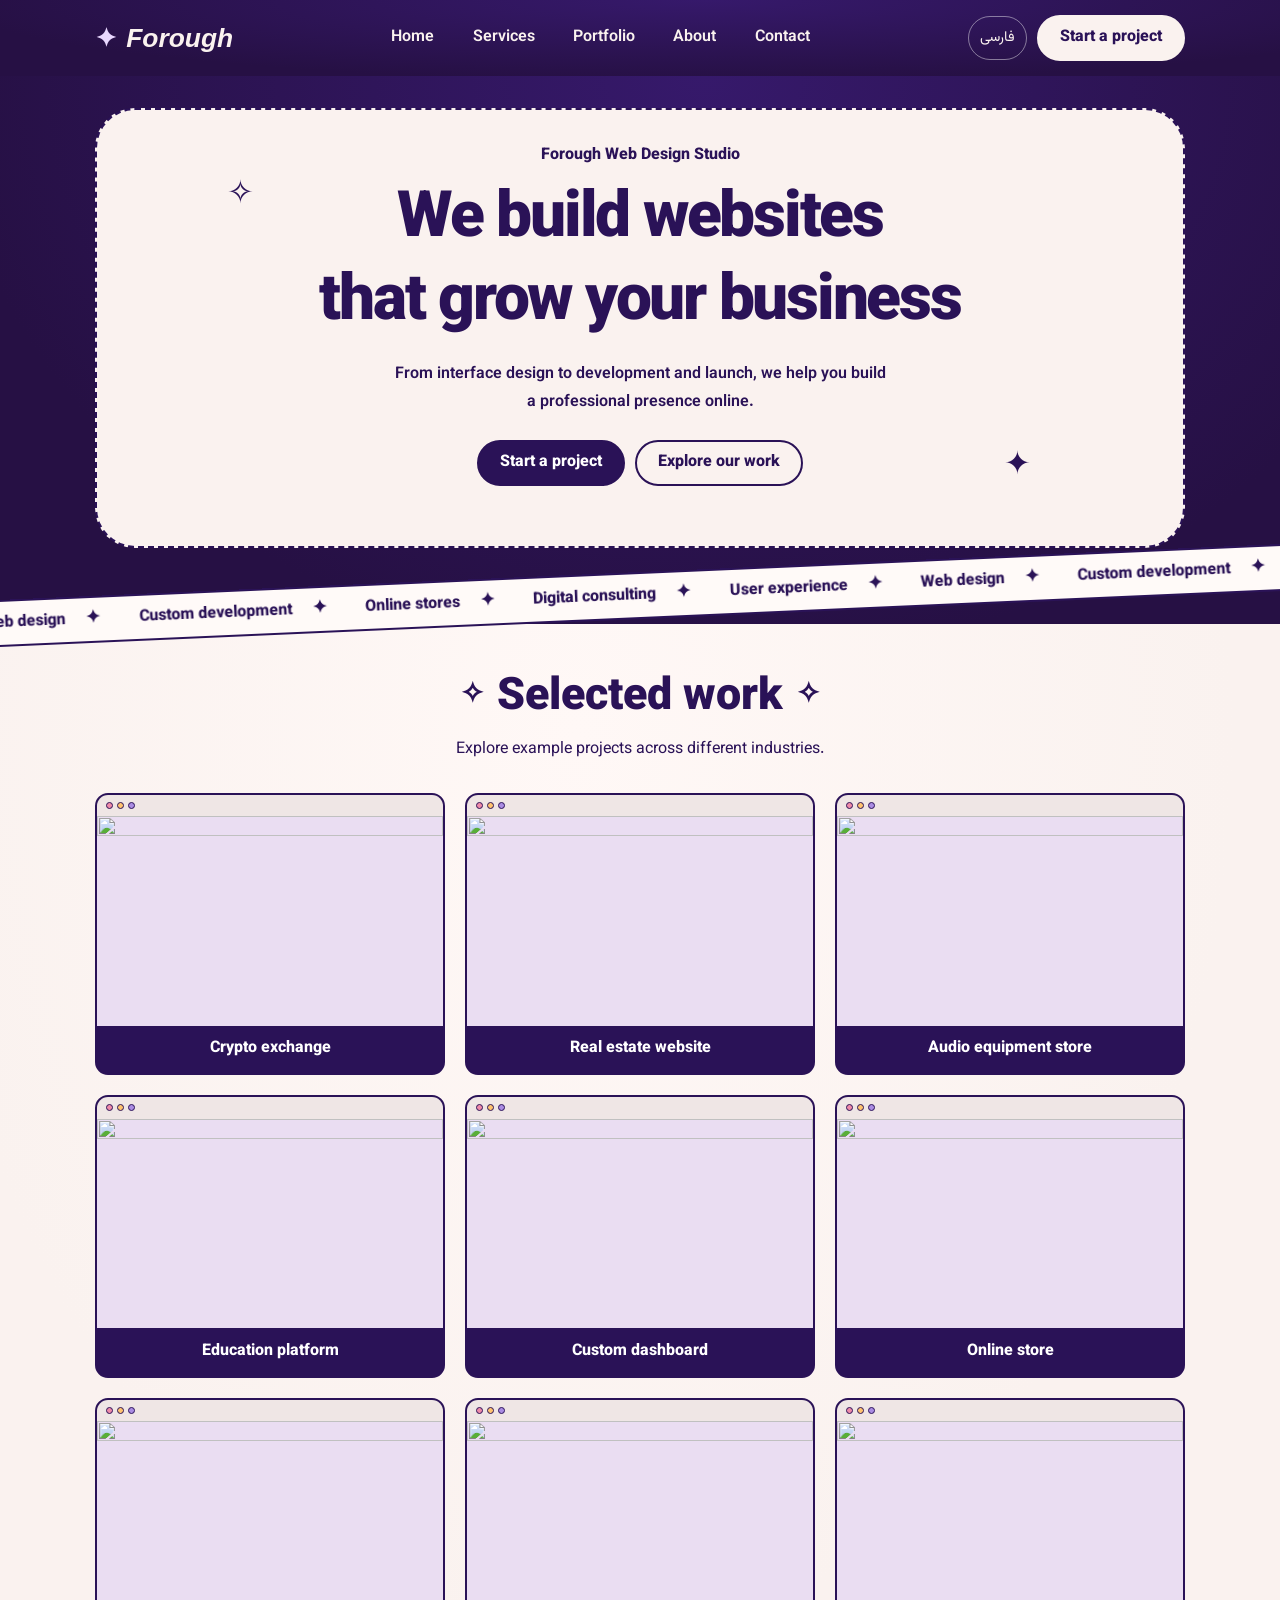
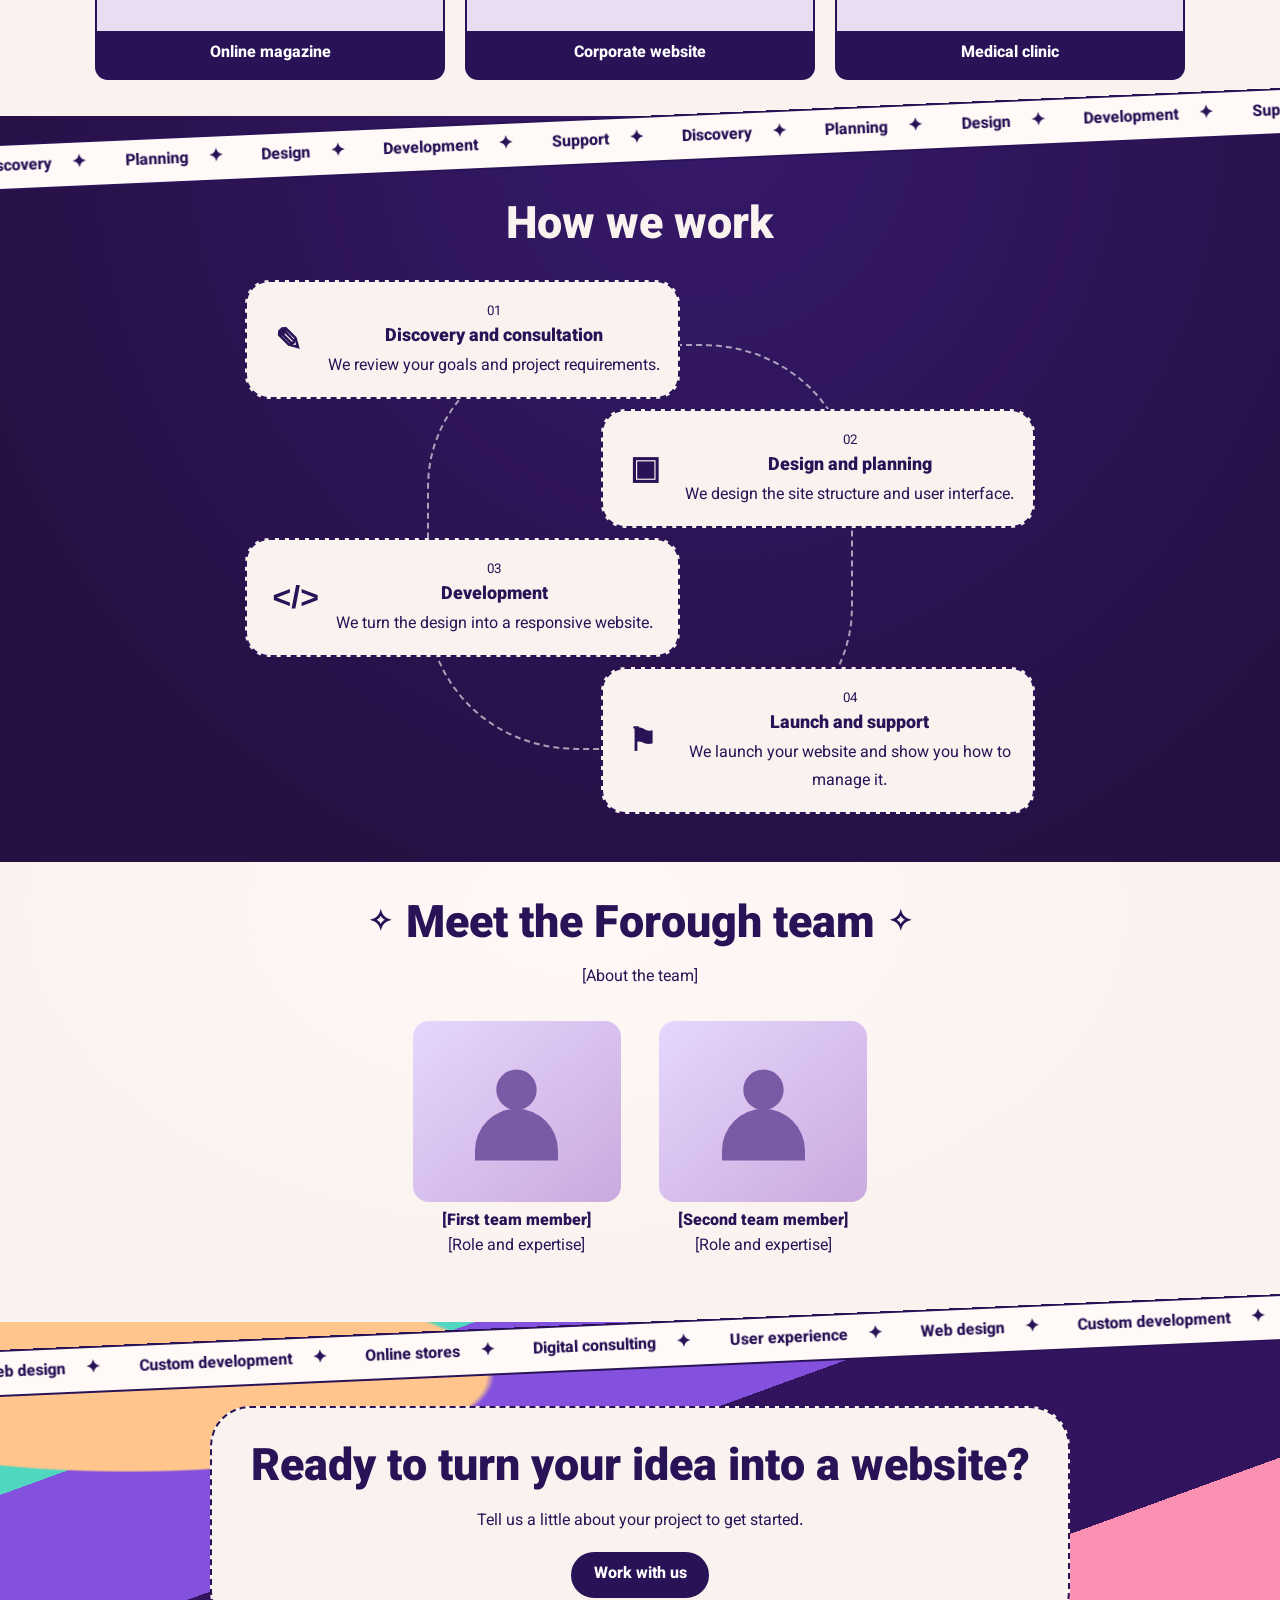
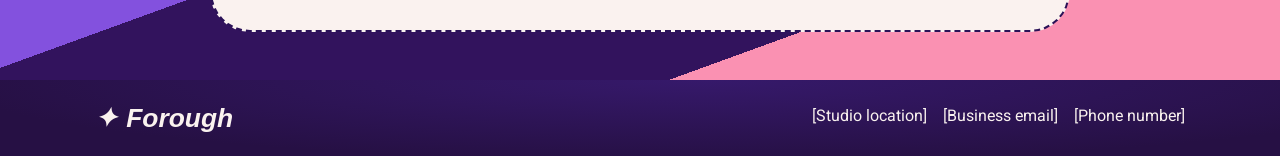
==== english.html @ 9c7be849 "Add bilingual Forough website" ====
<!doctype html>
<html lang="en" dir="ltr">
<head>
  <meta charset="utf-8">
  <meta name="viewport" content="width=device-width, initial-scale=1">
  <meta name="description" content="Forough web design studio, portfolio and project inquiries">
  <title>Forough | Web Design Studio</title>
  <link rel="stylesheet" href="style.css">
  <script src="content.js" defer></script>
  <script src="main.js" defer></script>
</head>
<body>
  <header class="header" id="home">
    <div class="wrap nav">
      <a class="brand" href="#home"><span aria-hidden="true">✦</span> <b data-brand>Forough</b></a>
      <nav aria-label="Main navigation"><a href="#home">Home</a><a href="#services">Services</a><a href="#work">Portfolio</a><a href="#team">About</a><a href="#contact">Contact</a></nav>
      <div class="nav-actions"><a class="language" href="index.html" lang="fa" hreflang="fa">فارسی</a><a class="button light" href="#contact">Start a project</a></div>
    </div>
  </header>
  <main>
    <section class="hero">
      <div class="hero-frame wrap">
        <div class="paper hero-paper">
          <p class="eyebrow" id="tagline">Forough Web Design Studio</p>
          <h1>We build websites<br>that grow your business</h1>
          <p class="hero-description" id="intro">From interface design to development and launch, we help you build a professional presence online.</p>
          <div class="actions"><a class="button" href="#contact">Start a project</a><a class="button outline" href="#work">Explore our work</a></div>
          <span class="spark one" aria-hidden="true">✧</span><span class="spark two" aria-hidden="true">✦</span>
          <img class="hero-art person" src="assets/art-9.png" alt="">
          <img class="hero-art plant" src="assets/art-10.png" alt="">
        </div>
      </div>
      <div id="services" class="ribbon" data-ribbon="services"></div>
    </section>
    <section class="work" id="work">
      <div class="wrap">
        <h2 class="accent">Selected work</h2>
        <p class="section-copy">Explore example projects across different industries.</p>
        <div class="projects" id="projects"></div>
      </div>
      <img class="landscape" src="assets/art-11.jpg" alt="" loading="lazy">
    </section>
    <section class="process" id="process">
      <div class="ribbon reverse" data-ribbon="steps"></div>
      <div class="wrap">
        <h2>How we work</h2>
        <ol class="steps">
          <li class="paper"><span aria-hidden="true">✎</span><div><small>01</small><h3>Discovery and consultation</h3><p>We review your goals and project requirements.</p></div></li>
          <li class="paper"><span aria-hidden="true">▣</span><div><small>02</small><h3>Design and planning</h3><p>We design the site structure and user interface.</p></div></li>
          <li class="paper"><span aria-hidden="true">&lt;/&gt;</span><div><small>03</small><h3>Development</h3><p>We turn the design into a responsive website.</p></div></li>
          <li class="paper"><span aria-hidden="true">⚑</span><div><small>04</small><h3>Launch and support</h3><p>We launch your website and show you how to manage it.</p></div></li>
        </ol>
      </div>
    </section>
    <section class="team" id="team">
      <div class="wrap">
        <h2 class="accent">Meet the Forough team</h2>
        <p class="section-copy" id="about">[About the team]</p>
        <div class="team-scene"><img class="cubes" src="assets/art-13.png" alt="" loading="lazy"><div id="people" class="people"></div><img class="cubes" src="assets/art-12.png" alt="" loading="lazy"></div>
      </div>
    </section>
    <section class="contact" id="contact">
      <div class="ribbon" data-ribbon="services"></div>
      <div class="paper contact-paper wrap">
        <h2>Ready to turn your idea into a website?</h2>
        <p>Tell us a little about your project to get started.</p>
        <button class="button" id="start" type="button">Work with us</button>
      </div>
    </section>
  </main>
  <footer>
    <div class="wrap footer"><a class="brand" href="#home">✦ <b data-brand>Forough</b></a><div id="details"></div></div>
  </footer>
  <dialog id="project-dialog" aria-labelledby="project-title"><button class="close" type="button" aria-label="Close">×</button><img id="project-image" alt=""><h2 id="project-title"></h2><p id="project-description"></p><a class="button" id="project-link" hidden>Visit project</a></dialog>
  <dialog id="contact-dialog" aria-labelledby="contact-title">
    <button class="close" type="button" aria-label="Close">×</button>
    <h2 id="contact-title">Project inquiry</h2>
    <p id="contact-help"></p>
    <form id="inquiry">
      <label>Your name<input name="name" autocomplete="name" required></label>
      <label>Email or phone number<input name="reply" required></label>
      <label>Project details<textarea name="message" rows="4" required></textarea></label>
      <button class="button" type="submit" id="submit-inquiry">Prepare inquiry</button>
      <textarea id="draft" aria-label="Inquiry draft" rows="6" readonly hidden></textarea>
      <p id="form-status" role="status"></p>
    </form>
  </dialog>
</body>
</html>
---- style.css ----
@import url('https://fonts.googleapis.com/css2?family=Vazirmatn:wght@400;500;600;700;800;900&display=swap');

:root{--ink:#2a1257;--deep:#261044;--paper:#faf2ef;--lavender:#e8d8fe;--pink:#fa91b2;--width:1090px}
*{box-sizing:border-box}
html{scroll-behavior:smooth}
body{margin:0;background:var(--paper);color:var(--ink);font:400 1rem/1.75 Vazirmatn,Tahoma,sans-serif}
main{overflow:hidden}
img{display:block;max-width:100%}
a{color:inherit;text-decoration:none}
button,input,textarea{font:inherit}
button{cursor:pointer}
[hidden]{display:none!important}
:focus-visible{outline:3px solid #a478fc;outline-offset:5px}
h1,h2,h3,p{margin:0}
h1,h2,h3{line-height:1.3;font-weight:900}
h1{font-size:clamp(2rem,5vw,4.5rem);letter-spacing:-.035em}
h2{font-size:clamp(1.7rem,3.5vw,2.8rem)}
.wrap{width:min(var(--width),calc(100% - 3rem));margin-inline:auto}
.header,.hero,.process,footer{background:radial-gradient(ellipse at 55% 0,#36196b,var(--deep) 76%);color:var(--paper)}
.nav{display:flex;align-items:center;justify-content:space-between;gap:1rem;min-height:76px}
.nav nav{display:flex;gap:clamp(.65rem,3vw,2.5rem);font-weight:600}
.nav nav a:hover{color:var(--pink)}
.nav-actions{display:flex;align-items:center;gap:.65rem;flex-wrap:wrap}
.language{display:inline-flex;align-items:center;min-height:44px;padding-inline:.7rem;border:1px solid #ffffff70;border-radius:999px;font-size:.9rem}
.language:hover{background:#ffffff20}
.brand{direction:ltr;font:italic 800 1.65rem/1 Arial,sans-serif;display:inline-flex;align-items:center;gap:.35em}
.brand b:lang(fa){font-family:Vazirmatn,Tahoma,sans-serif;font-style:normal}
.brand span{font-style:normal;color:#e9d8ff}
.button{display:inline-flex;align-items:center;justify-content:center;min-height:44px;padding:.45em 1.3em;border:2px solid var(--ink);border-radius:999px;background:var(--ink);color:white;font-weight:800;transition:transform .2s,background .2s}
.button:hover{transform:translateY(-3px);background:#4d2689}
.button.light,.button.outline{background:var(--paper);color:var(--ink)}
.button.light{border-color:var(--paper)}
.button.outline:hover,.button.light:hover{background:var(--lavender)}
.hero{position:relative;padding:2rem 0 4.75rem}
.hero-frame{position:relative}
.paper{background:var(--paper);color:var(--ink);border:2px dashed var(--ink);border-radius:2.5rem}
.hero-paper{position:relative;text-align:center;padding:2rem clamp(8rem,16vw,13rem) 3.75rem;animation:arrive .65s ease-out both}
.eyebrow{font-weight:800;margin-bottom:.55rem}
.hero-description{max-width:31rem;margin:1rem auto 0;font-weight:600}
.actions{display:flex;justify-content:center;gap:.65rem;margin-top:1.4rem;flex-wrap:wrap}
.hero-art{position:absolute;pointer-events:none;animation:float 5s ease-in-out infinite}
.person{left:-4.5%;bottom:-12%;width:24%}
.plant{right:2.5%;bottom:-5%;width:12%;animation-delay:-2s}
.spark{position:absolute;font-size:2rem;animation:float 4s ease-in-out infinite}
.spark.one{left:12%;top:13%}.spark.two{right:14%;bottom:12%;animation-delay:-2s}
.ribbon{position:relative;z-index:2;margin-inline:-3%;overflow:hidden;direction:ltr;transform:rotate(-2.5deg);background:#fffaf8;color:var(--ink);border-block:2px solid var(--ink);font-weight:800;scroll-margin-top:40px}
.hero .ribbon{position:absolute;inset-inline:0;bottom:.3rem}
.belt{width:max-content;display:flex;direction:ltr;animation:marquee 34s linear infinite}
.reverse .belt{animation-direction:reverse;animation-duration:30s}
.belt-group{display:flex;align-items:center;flex:none;direction:rtl;white-space:nowrap}
.belt-group span{padding:.48em 1.2em;display:flex;gap:1.25rem;align-items:center;font-size:clamp(1rem,1.15vw,1.15rem)}
.belt-group b{font-size:1.15em;line-height:1}
html:lang(en) .belt-group{direction:ltr}
.ribbon:hover .belt{animation-play-state:paused}
.work,.team{text-align:center;background:radial-gradient(ellipse at 45% 10%,#fff8f6,var(--paper) 66%)}
.work{padding-top:2.8rem}
.section-copy{margin:.55rem auto 1.8rem;max-width:40rem}
.accent::before,.accent::after{content:"✧";display:inline-block;margin-inline:.45em;font-size:.65em;vertical-align:middle}
.projects{display:grid;grid-template-columns:repeat(3,minmax(0,1fr));gap:1.25rem}
.project{overflow:hidden;padding:0;width:100%;border:2px solid var(--ink);border-radius:13px;background:var(--ink);color:white;font-weight:800;transition:transform .25s,box-shadow .25s}
.project:hover{transform:translateY(-6px);box-shadow:0 12px 18px #30105530}
.browser{height:1.35rem;background:#efe6e5;direction:ltr;display:flex;align-items:center;gap:4px;padding-inline:9px}
.browser i{width:7px;height:7px;border-radius:50%;background:#ef8aa9;border:1px solid var(--ink)}
.browser i:nth-child(2){background:#ffc36f}.browser i:nth-child(3){background:#aa8ce3}
.project img{width:100%;aspect-ratio:1.65;object-fit:cover;object-position:center 38%;background:#eaddf2}
.project span:last-child{display:block;padding:.6em .35em}
.landscape{width:100%;margin:2.25rem auto 0;max-height:300px;object-fit:fill}
.process{padding:0 0 3rem;text-align:center}
.process h2{margin:2.15rem auto 1.5rem}
.steps{max-width:790px;margin:auto;list-style:none;padding:0;position:relative}
.steps::before{content:"";position:absolute;inset:12% 23%;border:2px dashed #fff9;border-radius:35%}
.steps li{position:relative;width:55%;padding:1rem;display:flex;align-items:center;justify-content:center;gap:1rem;border-radius:1.5rem;transition:transform .25s}
.steps li:hover{transform:scale(1.04)}
.steps li:nth-child(odd){margin-right:auto}
.steps li:nth-child(even){margin-left:auto}
.steps li + li{margin-top:.6rem}
.steps span{font:800 2rem Arial,sans-serif;min-width:3rem}
.steps h3{font-size:1.12rem}.steps p{margin-top:.25rem}
.team{padding:2.2rem 0 3.8rem}
.team-scene,.people{display:flex;align-items:end;justify-content:center;gap:clamp(.7rem,3vw,2.6rem)}
.people{flex-wrap:wrap;min-width:0}
.cubes{width:16%}
.person-card{width:clamp(8rem,19vw,13rem)}
.portrait{width:100%;aspect-ratio:1.15;object-fit:cover;border-radius:1rem;background:linear-gradient(140deg,#e6d7fd,#c9aadf);display:grid;place-items:center}
.portrait svg{width:62%;height:62%;fill:#795aa5}
.person-card h3{margin-top:.65rem;font-size:1rem}
.contact{background:radial-gradient(ellipse at 10% 15%,#ffc58c 0 22%,transparent 22.5%),linear-gradient(160deg,#51d6bf 0 21%,#8351de 21% 42%,#32135d 42% 73%,#fa91b2 73%);padding-bottom:3rem;text-align:center}
.contact-paper{max-width:860px;padding:2rem 1.4rem;margin-top:2.3rem}
.contact-paper p{margin:.6rem 0 1rem}
footer{padding:1.5rem 0}
.footer,.footer #details{display:flex;align-items:center;justify-content:space-between;gap:1rem;flex-wrap:wrap}
dialog{width:min(34rem,calc(100% - 2rem));max-height:90vh;border:2px solid var(--ink);border-radius:1.5rem;padding:2.5rem 1.4rem 1.4rem;background:var(--paper);color:var(--ink)}
dialog::backdrop{background:#210d47b8}
.close{position:absolute;top:.35rem;left:.65rem;border:0;background:none;color:var(--ink);font-size:1.8rem;line-height:1}
#project-image{width:100%;max-height:52vh;object-fit:contain;border-radius:.6rem;margin-bottom:1rem}
dialog p{margin:.55rem 0}
form,form label{display:grid;gap:.4rem}
form{gap:.8rem;margin-top:.8rem}
input,textarea{min-width:0;padding:.55rem .7rem;border:1px solid #907bb0;border-radius:.6rem;background:#fff;color:var(--ink)}
@keyframes marquee{to{transform:translateX(-50%)}}
@keyframes float{50%{transform:translateY(-8px)}}
@keyframes arrive{from{opacity:0;transform:translateY(12px)}to{opacity:1;transform:translateY(0)}}
@media(max-width:740px){
  .nav{padding:.75rem 0;flex-wrap:wrap}
  .nav nav{order:3;width:100%;justify-content:center;flex-wrap:wrap}
  .hero{padding-top:1rem;padding-bottom:4.4rem}
  .hero-paper{padding:1.8rem .75rem clamp(5rem,14vw,7rem)}
  .hero-art{max-width:100px}.person{bottom:-5%;left:0}.plant{right:4%}
  .spark{display:none}
  .projects{grid-template-columns:repeat(2,minmax(0,1fr));gap:.85rem}
  .steps li{width:80%}
  .ribbon{transform:rotate(-1.5deg)}
  .footer,.footer #details{justify-content:center;text-align:center}
}
@media(min-width:741px) and (max-width:1000px){
  h1{font-size:clamp(2.4rem,5.25vw,3.3rem)}
  .hero-paper{padding-inline:clamp(6.8rem,15vw,9.3rem)}
}
@media(max-width:420px){
  .wrap{width:calc(100% - 1.5rem)}
  .nav nav{font-size:.88rem;gap:.65rem}
  .project span:last-child{font-size:.88rem}
  .cubes{display:none}
  .steps li{width:92%}
}
@media(max-width:360px){
  .projects{grid-template-columns:minmax(0,1fr)}
  .actions{gap:.5rem}
  .person-card{width:min(7.7rem,42vw)}
  .steps li{width:100%;gap:.5rem}
}
@media(max-width:480px){
  .nav-actions{gap:.4rem}
  .nav-actions .button{padding-inline:.75em;font-size:.9rem}
}
@media(prefers-reduced-motion:reduce){
  html{scroll-behavior:auto}
  *,*::before,*::after{animation:none!important;transition:none!important}
}
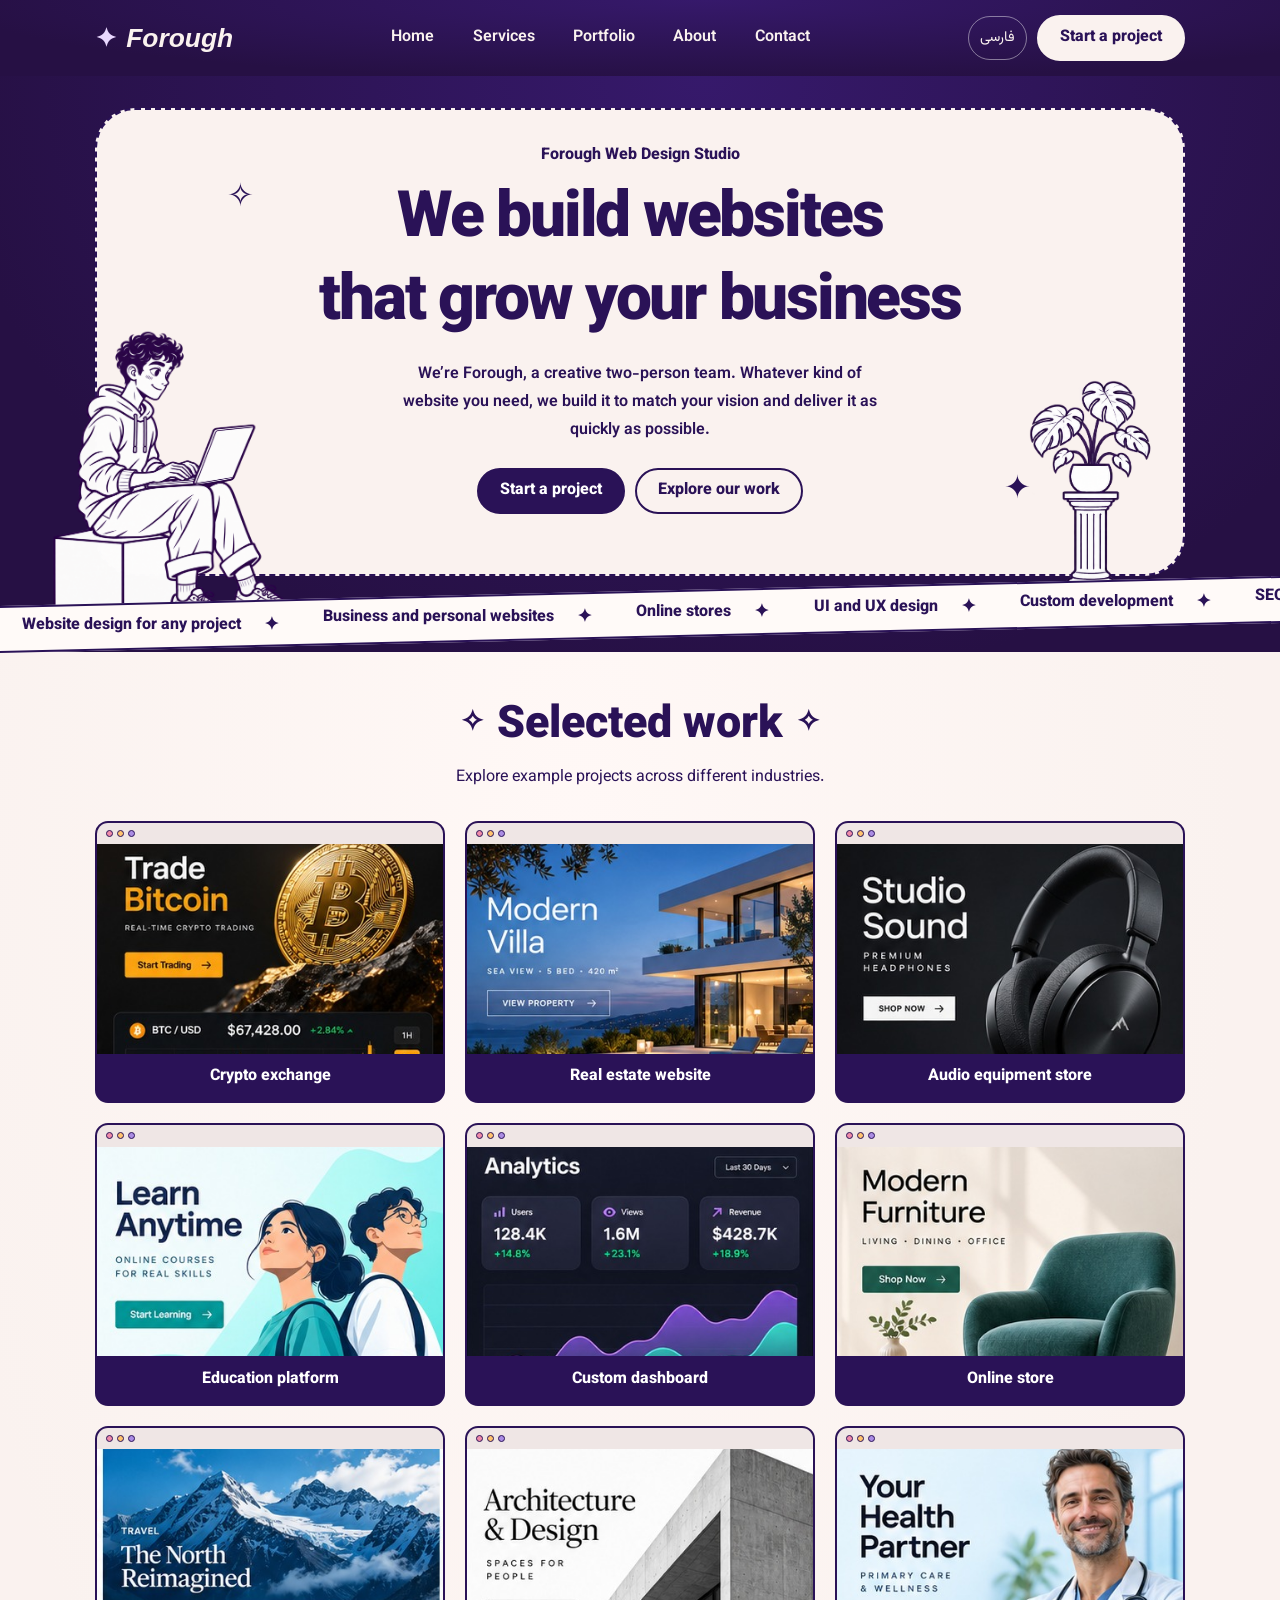
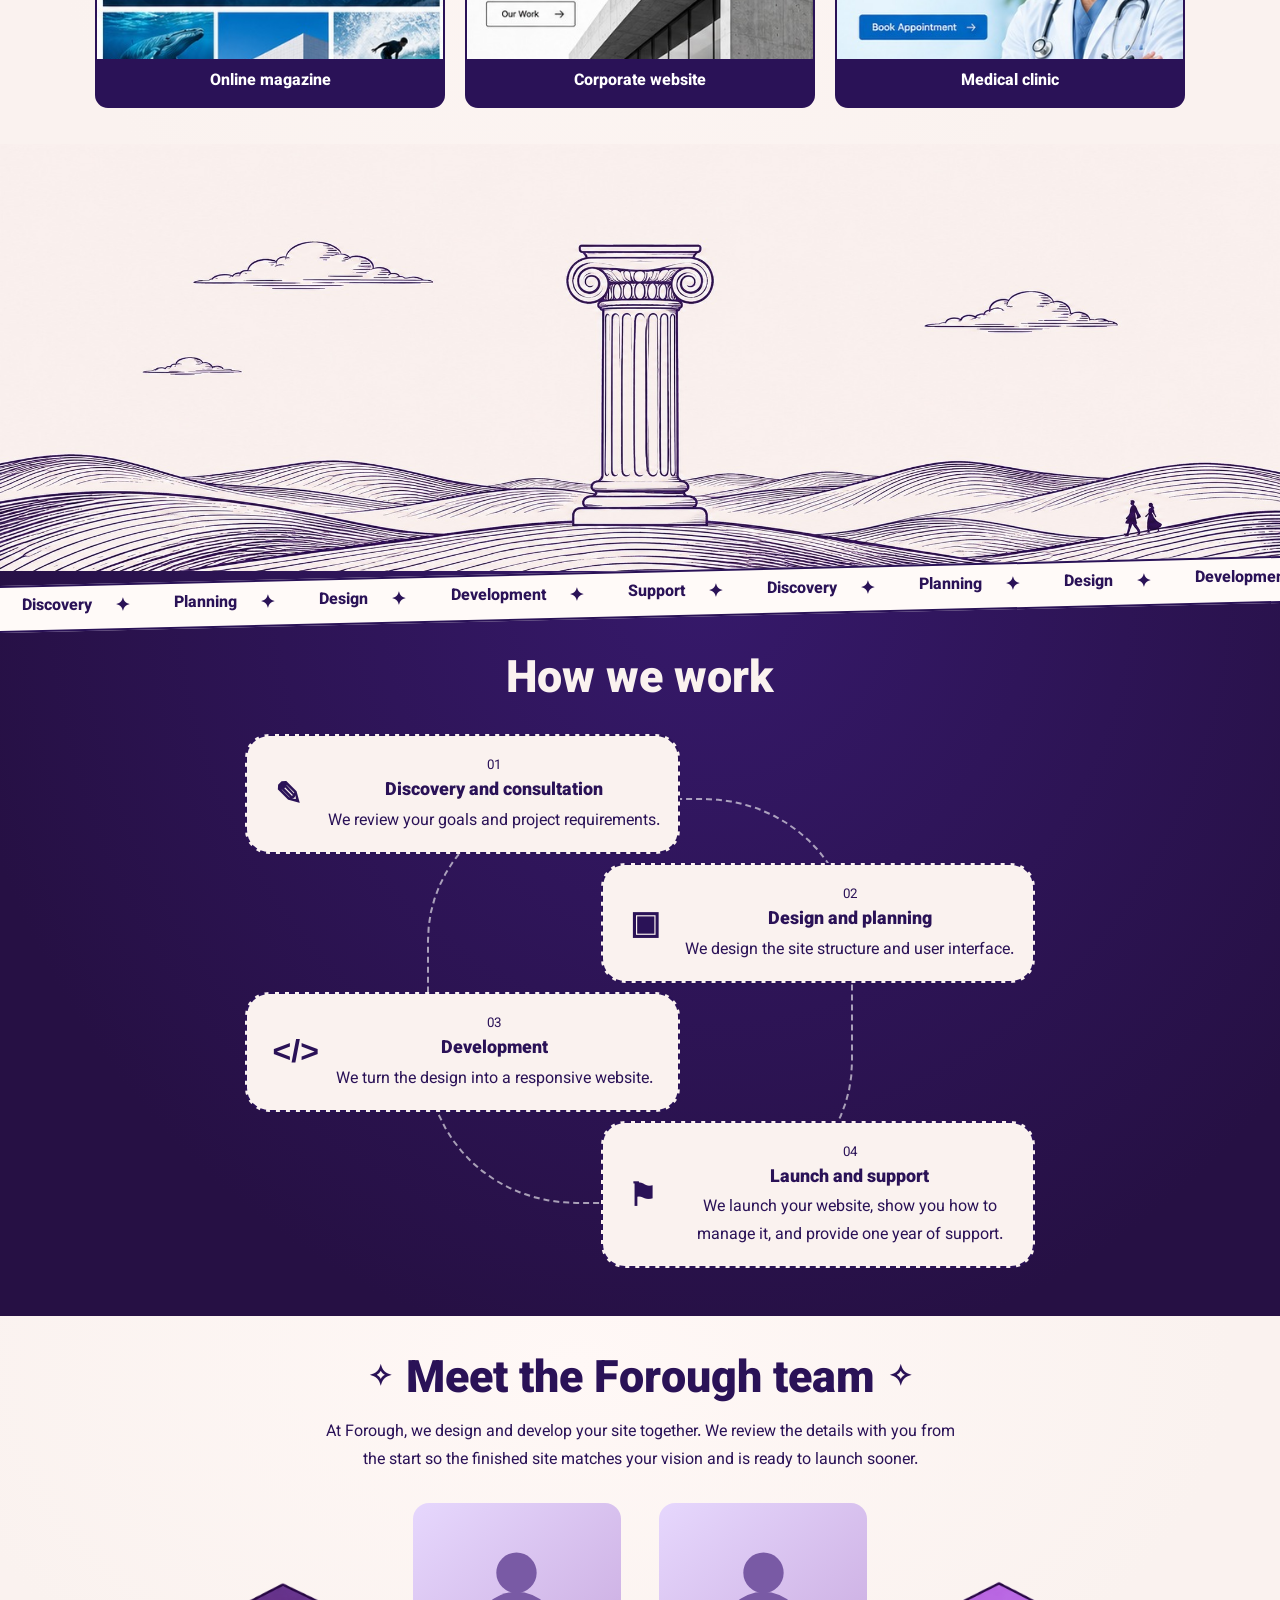
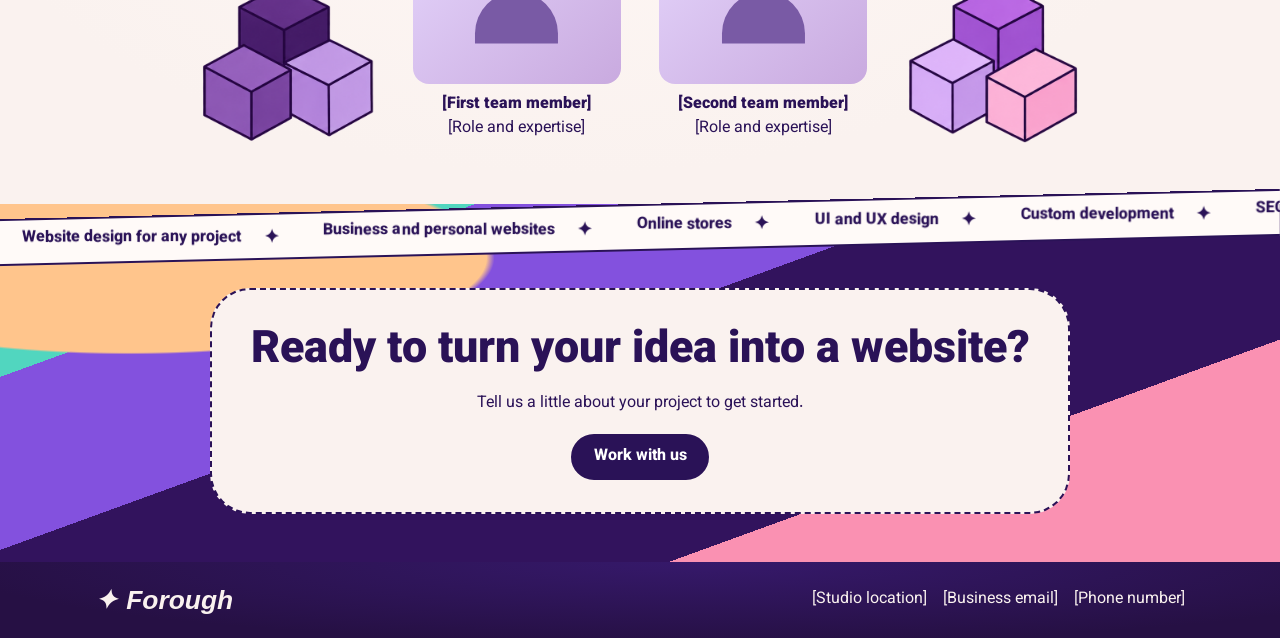
==== commit fee6a428: "Add SEO and one-year support to studio services" ====
--- a/english.html
+++ b/english.html
@@ -48,7 +48,7 @@
           <li class="paper"><span aria-hidden="true">✎</span><div><small>01</small><h3>Discovery and consultation</h3><p>We review your goals and project requirements.</p></div></li>
           <li class="paper"><span aria-hidden="true">▣</span><div><small>02</small><h3>Design and planning</h3><p>We design the site structure and user interface.</p></div></li>
           <li class="paper"><span aria-hidden="true">&lt;/&gt;</span><div><small>03</small><h3>Development</h3><p>We turn the design into a responsive website.</p></div></li>
-          <li class="paper"><span aria-hidden="true">⚑</span><div><small>04</small><h3>Launch and support</h3><p>We launch your website and show you how to manage it.</p></div></li>
+          <li class="paper"><span aria-hidden="true">⚑</span><div><small>04</small><h3>Launch and support</h3><p>We launch your website, show you how to manage it, and provide one year of support.</p></div></li>
         </ol>
       </div>
     </section>
--- a/style.css
+++ b/style.css
@@ -43,17 +43,17 @@
 .plant{right:2.5%;bottom:-5%;width:12%;animation-delay:-2s}
 .spark{position:absolute;font-size:2rem;animation:float 4s ease-in-out infinite}
 .spark.one{left:12%;top:13%}.spark.two{right:14%;bottom:12%;animation-delay:-2s}
-.ribbon{position:relative;z-index:2;margin-inline:-3%;overflow:hidden;direction:ltr;transform:rotate(-2.5deg);background:#fffaf8;color:var(--ink);border-block:2px solid var(--ink);font-weight:800;scroll-margin-top:40px}
-.hero .ribbon{position:absolute;inset-inline:0;bottom:.3rem}
+.ribbon{--ribbon-slope:-1.35deg;position:relative;z-index:2;overflow:hidden;direction:ltr;background:#fffaf8;color:var(--ink);border-block:2px solid var(--ink);font-weight:800;scroll-margin-top:40px;transform:skewY(var(--ribbon-slope))}
+.hero .ribbon{position:absolute;inset-inline:0;bottom:.85rem}
 .belt{width:max-content;display:flex;direction:ltr;animation:marquee 34s linear infinite}
 .reverse .belt{animation-direction:reverse;animation-duration:30s}
 .belt-group{display:flex;align-items:center;flex:none;direction:rtl;white-space:nowrap}
-.belt-group span{padding:.48em 1.2em;display:flex;gap:1.25rem;align-items:center;font-size:clamp(1rem,1.15vw,1.15rem)}
+.belt-group span{padding:.65em 1.4em;display:flex;gap:1.4em;align-items:center;font-size:clamp(1rem,1.25vw,1.2rem);line-height:1.4;transform:skewY(calc(-1 * var(--ribbon-slope)))}
 .belt-group b{font-size:1.15em;line-height:1}
 html:lang(en) .belt-group{direction:ltr}
 .ribbon:hover .belt{animation-play-state:paused}
 .work,.team{text-align:center;background:radial-gradient(ellipse at 45% 10%,#fff8f6,var(--paper) 66%)}
-.work{padding-top:2.8rem}
+.work{position:relative;padding-top:2.8rem}
 .section-copy{margin:.55rem auto 1.8rem;max-width:40rem}
 .accent::before,.accent::after{content:"✧";display:inline-block;margin-inline:.45em;font-size:.65em;vertical-align:middle}
 .projects{display:grid;grid-template-columns:repeat(3,minmax(0,1fr));gap:1.25rem}
@@ -64,7 +64,21 @@
 .browser i:nth-child(2){background:#ffc36f}.browser i:nth-child(3){background:#aa8ce3}
 .project img{width:100%;aspect-ratio:1.65;object-fit:cover;object-position:center 38%;background:#eaddf2}
 .project span:last-child{display:block;padding:.6em .35em}
-.landscape{width:100%;margin:2.25rem auto 0;max-height:300px;object-fit:fill}
+.landscape{position:relative;width:min(100%,1500px);height:auto;margin:2.25rem auto 0}
+@media(min-width:1501px){
+  .work::before{
+    content:"";
+    position:absolute;
+    inset:auto 0 0;
+    height:160px;
+    pointer-events:none;
+    background:
+      repeating-radial-gradient(ellipse at 35% 130%,transparent 0 9px,#2a1257 10px 11px,transparent 12px 16px) left bottom / 55% 78% no-repeat,
+      repeating-radial-gradient(ellipse at 65% 135%,transparent 0 8px,#2a1257 9px 10px,transparent 11px 15px) right bottom / 55% 64% no-repeat;
+    mask-image:linear-gradient(transparent 3%,#000 55%);
+  }
+  .landscape{mask-image:linear-gradient(90deg,transparent,#000 7%,#000 93%,transparent)}
+}
 .process{padding:0 0 3rem;text-align:center}
 .process h2{margin:2.15rem auto 1.5rem}
 .steps{max-width:790px;margin:auto;list-style:none;padding:0;position:relative}
@@ -109,7 +123,7 @@
   .spark{display:none}
   .projects{grid-template-columns:repeat(2,minmax(0,1fr));gap:.85rem}
   .steps li{width:80%}
-  .ribbon{transform:rotate(-1.5deg)}
+  .ribbon{--ribbon-slope:-1deg}
   .footer,.footer #details{justify-content:center;text-align:center}
 }
 @media(min-width:741px) and (max-width:1000px){
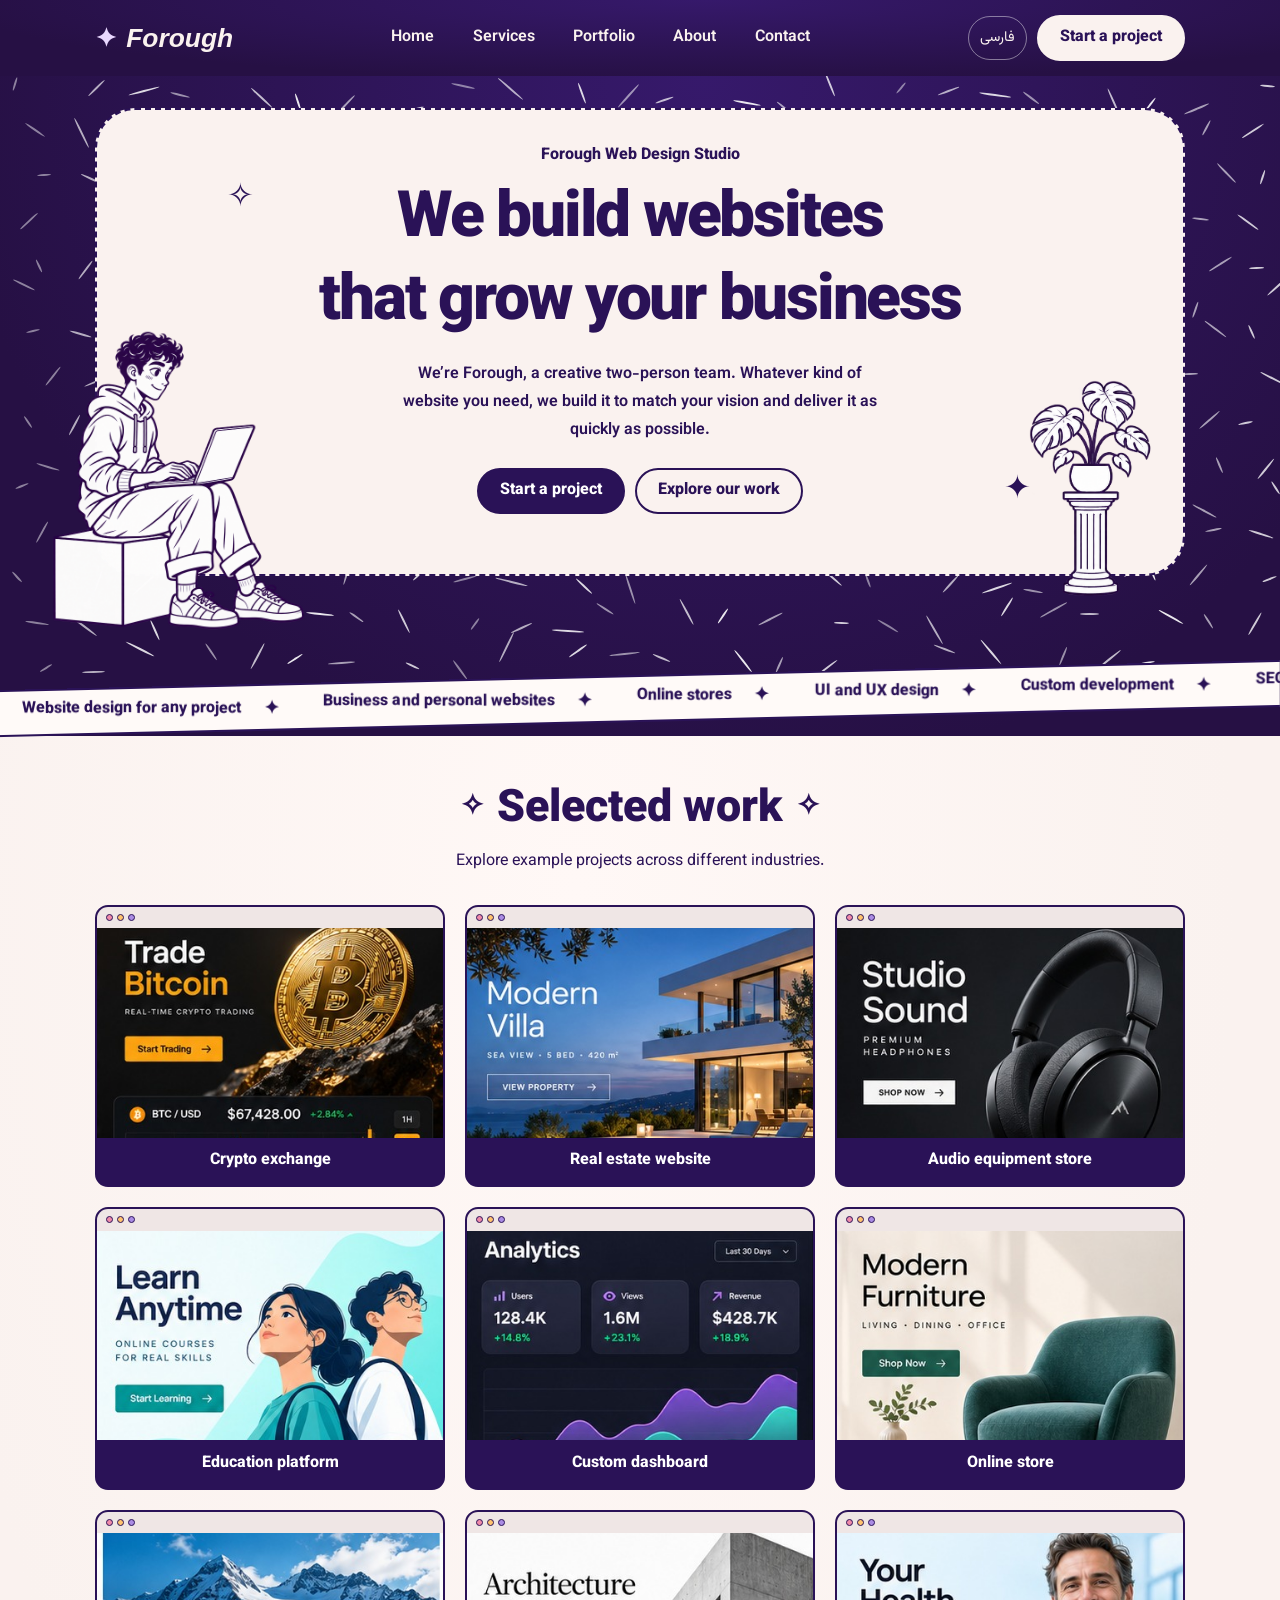
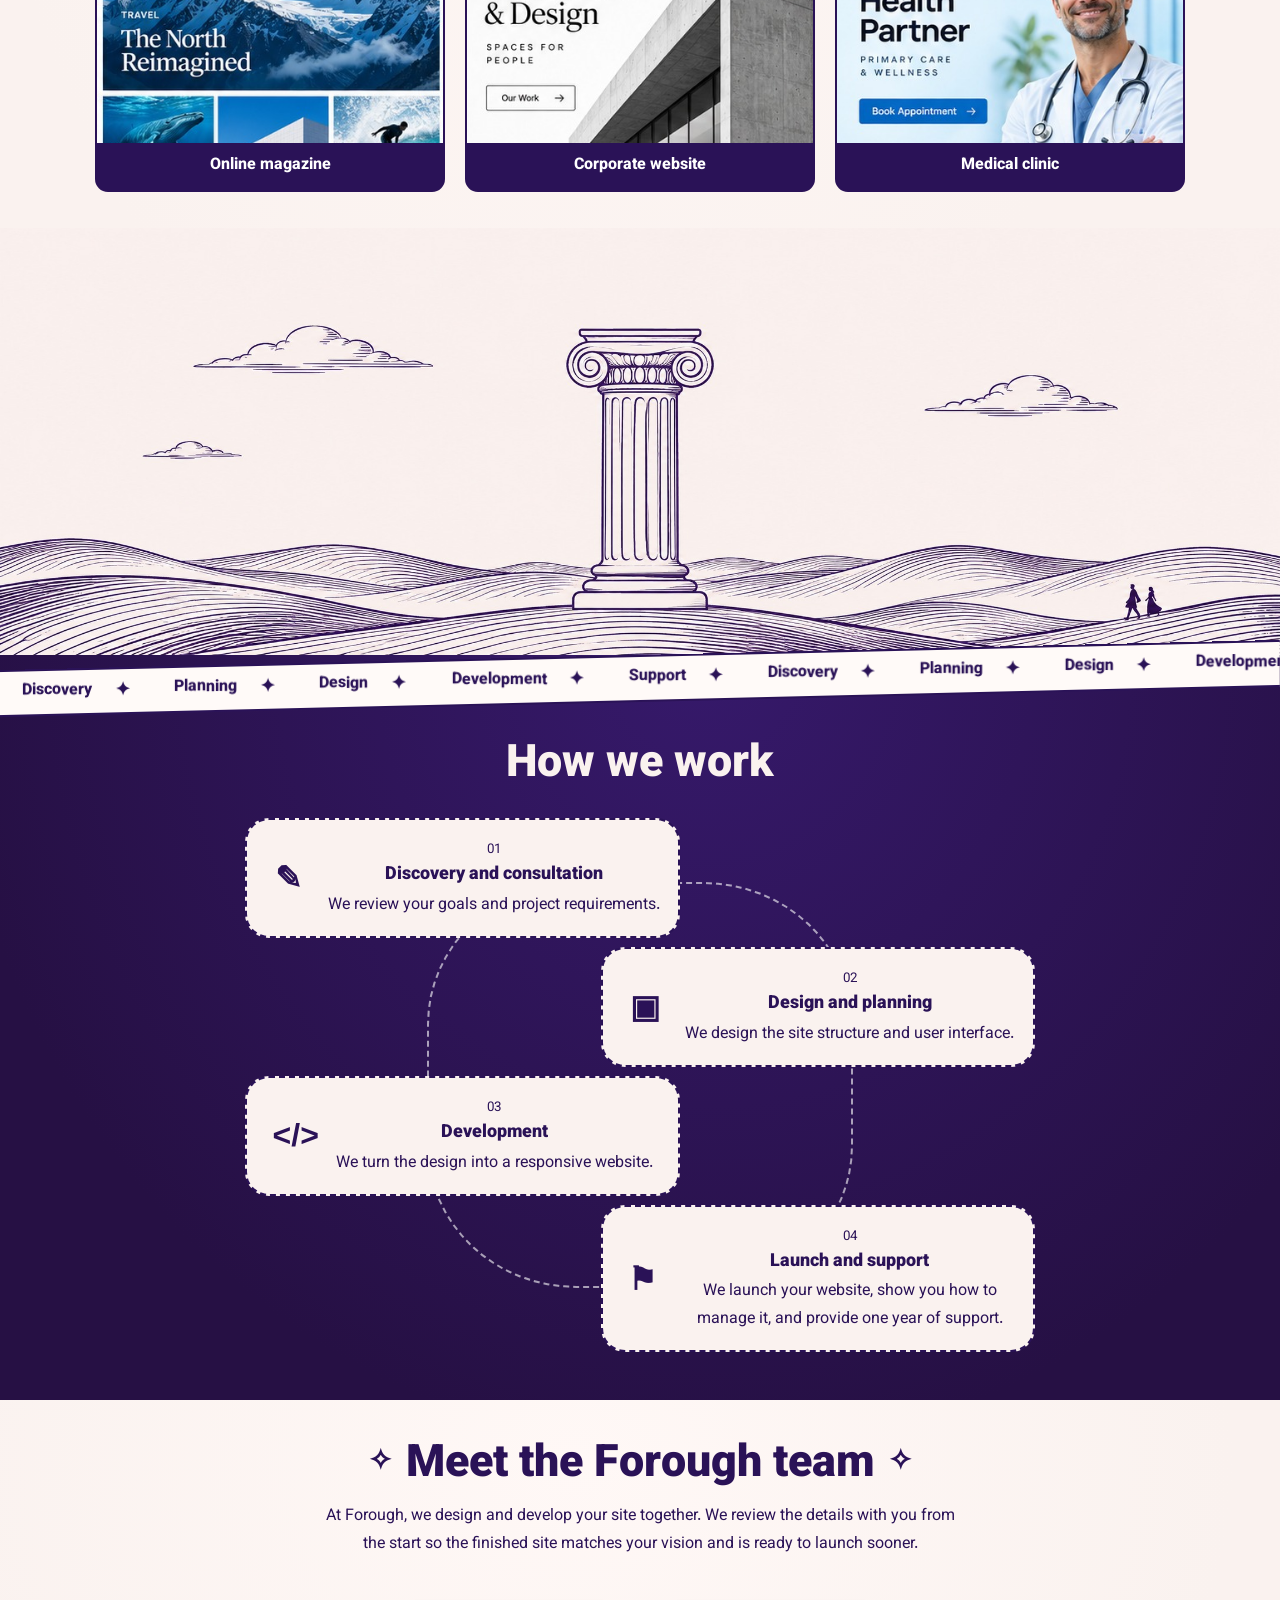
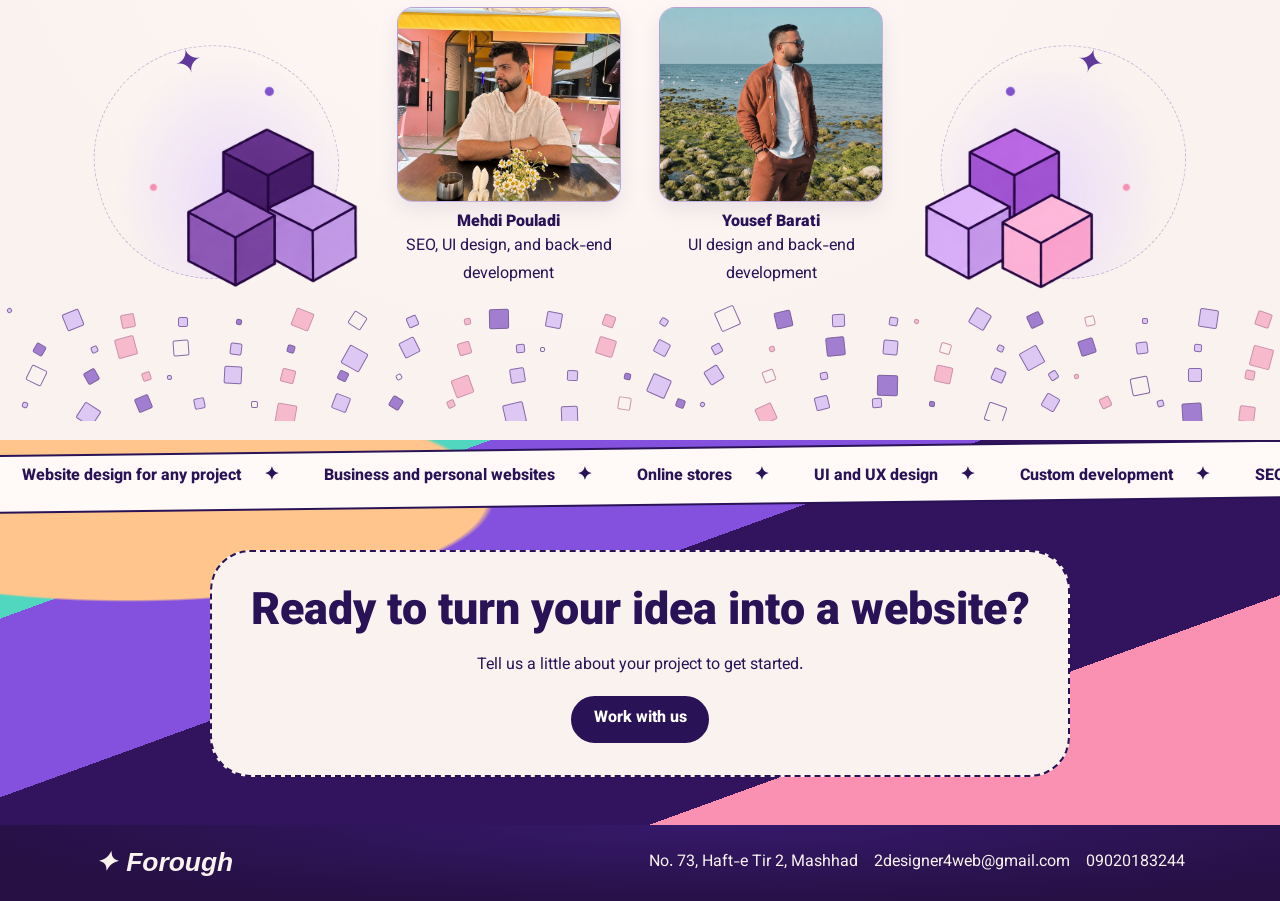
==== commit 6c4669b8: "Add protected studio administration and inquiry inbox" ====
--- a/english.html
+++ b/english.html
@@ -77,9 +77,10 @@
     <h2 id="contact-title">Project inquiry</h2>
     <p id="contact-help"></p>
     <form id="inquiry">
-      <label>Your name<input name="name" autocomplete="name" required></label>
-      <label>Email or phone number<input name="reply" required></label>
-      <label>Project details<textarea name="message" rows="4" required></textarea></label>
+      <label>Your name<input name="name" autocomplete="name" maxlength="100" required></label>
+      <label>Email or phone number<input name="reply" maxlength="180" required></label>
+      <label>Project details<textarea name="message" rows="4" maxlength="2500" required></textarea></label>
+      <label hidden>Website<input name="website" tabindex="-1" autocomplete="off"></label>
       <button class="button" type="submit" id="submit-inquiry">Prepare inquiry</button>
       <textarea id="draft" aria-label="Inquiry draft" rows="6" readonly hidden></textarea>
       <p id="form-status" role="status"></p>
--- a/style.css
+++ b/style.css
@@ -31,11 +31,21 @@
 .button.light,.button.outline{background:var(--paper);color:var(--ink)}
 .button.light{border-color:var(--paper)}
 .button.outline:hover,.button.light:hover{background:var(--lavender)}
-.hero{position:relative;padding:2rem 0 4.75rem}
-.hero-frame{position:relative}
+.hero{position:relative;padding:2rem 0 10rem}
+.hero-frame{position:relative;z-index:2}
 .paper{background:var(--paper);color:var(--ink);border:2px dashed var(--ink);border-radius:2.5rem}
 .hero-paper{position:relative;text-align:center;padding:2rem clamp(8rem,16vw,13rem) 3.75rem;animation:arrive .65s ease-out both}
 .eyebrow{font-weight:800;margin-bottom:.55rem}
+.hero-strokes{position:absolute;inset:0 0 3.55rem;overflow:hidden;pointer-events:none}
+.hero-strokes span,.team-squares span{
+  position:absolute;
+  left:var(--x);
+  top:var(--y);
+  transform:translate(var(--push-x,0px),var(--push-y,0px)) rotate(var(--tilt));
+  animation:stroke-drift var(--drift-duration) ease-in-out var(--drift-delay) infinite alternate;
+  transition:transform .25s ease-out;
+}
+.hero-strokes span{width:clamp(9px,var(--length),38px);height:2px;border-radius:100%;background:#fff;opacity:var(--stroke-opacity)}
 .hero-description{max-width:31rem;margin:1rem auto 0;font-weight:600}
 .actions{display:flex;justify-content:center;gap:.65rem;margin-top:1.4rem;flex-wrap:wrap}
 .hero-art{position:absolute;pointer-events:none;animation:float 5s ease-in-out infinite}
@@ -90,15 +100,48 @@
 .steps li + li{margin-top:.6rem}
 .steps span{font:800 2rem Arial,sans-serif;min-width:3rem}
 .steps h3{font-size:1.12rem}.steps p{margin-top:.25rem}
-.team{padding:2.2rem 0 3.8rem}
+.team{padding:2.2rem 0 1.2rem}
+.team-squares{position:relative;height:clamp(5.25rem,9vw,8rem);margin:.5rem auto 0;overflow:hidden}
+.team-squares span{
+  width:var(--size);
+  aspect-ratio:1;
+  border:1px solid #5b348d;
+  border-radius:2px;
+  background:#d3b9f7;
+  opacity:.72;
+  pointer-events:none;
+}
+.team-squares span:nth-child(3n){background:#f6a5c0;border-color:#b76f94}
+.team-squares span:nth-child(5n){background:#8052c3;border-color:#4f2b80}
+.team-squares span:nth-child(7n){background:transparent}
 .team-scene,.people{display:flex;align-items:end;justify-content:center;gap:clamp(.7rem,3vw,2.6rem)}
-.people{flex-wrap:wrap;min-width:0}
-.cubes{width:16%}
-.person-card{width:clamp(8rem,19vw,13rem)}
+.people{flex-wrap:wrap;align-items:start;min-width:0}
+.cubes{width:16%;translate:var(--cube-x,0px) var(--cube-y,0px);transition:translate .22s ease-out}
+.person-card{width:clamp(8rem,19vw,14rem)}
 .portrait{width:100%;aspect-ratio:1.15;object-fit:cover;border-radius:1rem;background:linear-gradient(140deg,#e6d7fd,#c9aadf);display:grid;place-items:center}
+.person-card img{object-position:center 35%;border:1px solid #2a12572b;box-shadow:0 8px 20px #2a125714}
 .portrait svg{width:62%;height:62%;fill:#795aa5}
 .person-card h3{margin-top:.65rem;font-size:1rem}
 .contact{background:radial-gradient(ellipse at 10% 15%,#ffc58c 0 22%,transparent 22.5%),linear-gradient(160deg,#51d6bf 0 21%,#8351de 21% 42%,#32135d 42% 73%,#fa91b2 73%);padding-bottom:3rem;text-align:center}
+.contact .ribbon{
+  --ribbon-rise:clamp(7px,1.2vw,24px);
+  padding-block:var(--ribbon-rise);
+  transform:none;
+  background:transparent;
+  border:0;
+  isolation:isolate;
+}
+.contact .ribbon::before,.contact .ribbon::after{
+  content:"";
+  position:absolute;
+  inset:0;
+  z-index:-1;
+  pointer-events:none;
+  clip-path:polygon(0 var(--ribbon-rise),100% 0,100% calc(100% - var(--ribbon-rise)),0 100%);
+  background:var(--ink);
+}
+.contact .ribbon::after{inset-block:2px;background:#fffaf8}
+.contact .belt-group span{transform:none}
 .contact-paper{max-width:860px;padding:2rem 1.4rem;margin-top:2.3rem}
 .contact-paper p{margin:.6rem 0 1rem}
 footer{padding:1.5rem 0}
@@ -113,11 +156,16 @@
 input,textarea{min-width:0;padding:.55rem .7rem;border:1px solid #907bb0;border-radius:.6rem;background:#fff;color:var(--ink)}
 @keyframes marquee{to{transform:translateX(-50%)}}
 @keyframes float{50%{transform:translateY(-8px)}}
+@keyframes stroke-drift{from{translate:-2px -2px}to{translate:2px 3px}}
 @keyframes arrive{from{opacity:0;transform:translateY(12px)}to{opacity:1;transform:translateY(0)}}
 @media(max-width:740px){
   .nav{padding:.75rem 0;flex-wrap:wrap}
   .nav nav{order:3;width:100%;justify-content:center;flex-wrap:wrap}
-  .hero{padding-top:1rem;padding-bottom:4.4rem}
+  .hero{padding-top:1rem;padding-bottom:8rem}
+  .hero-strokes{bottom:3.1rem}
+  .hero-strokes span:nth-child(even){display:none}
+  .hero-strokes span:nth-child(24n){display:block}
+  .team-squares span:nth-child(even){display:none}
   .hero-paper{padding:1.8rem .75rem clamp(5rem,14vw,7rem)}
   .hero-art{max-width:100px}.person{bottom:-5%;left:0}.plant{right:4%}
   .spark{display:none}
@@ -130,6 +178,32 @@
   h1{font-size:clamp(2.4rem,5.25vw,3.3rem)}
   .hero-paper{padding-inline:clamp(6.8rem,15vw,9.3rem)}
 }
+@media(min-width:741px){
+  .team-scene{position:relative;isolation:isolate;padding-block:1.25rem .5rem}
+  .team-scene::before,.team-scene::after{
+    content:"✦";
+    position:absolute;
+    z-index:-1;
+    bottom:1.2rem;
+    display:grid;
+    align-items:start;
+    justify-items:center;
+    width:22%;
+    height:75%;
+    border:1px dashed #6b45a256;
+    border-radius:48% 54% 46% 50%;
+    background:
+      radial-gradient(circle at 22% 54%,#f590b3 0 3px,transparent 4px),
+      radial-gradient(circle at 79% 27%,#8052cc 0 4px,transparent 5px),
+      radial-gradient(ellipse at 55% 70%,#e9d9f9,transparent 65%);
+    color:#603a9b;
+    font-size:clamp(1.3rem,2.6vw,2.3rem);
+    line-height:1;
+    pointer-events:none;
+  }
+  .team-scene::before{left:0;transform:rotate(-15deg)}
+  .team-scene::after{right:0;transform:rotate(15deg) scaleX(-1)}
+}
 @media(max-width:420px){
   .wrap{width:calc(100% - 1.5rem)}
   .nav nav{font-size:.88rem;gap:.65rem}
@@ -147,6 +221,16 @@
   .nav-actions{gap:.4rem}
   .nav-actions .button{padding-inline:.75em;font-size:.9rem}
 }
+@media(min-width:900px) and (hover:hover) and (pointer:fine){
+  html,dialog{scrollbar-color:#9565d7 var(--deep)}
+  body{
+    cursor:url("data:image/svg+xml,%3Csvg xmlns='http://www.w3.org/2000/svg' width='24' height='24' viewBox='0 0 24 24'%3E%3Cpath d='M3 2 3 20l5-5 3.3 6 3.3-1.8-3.4-6H18z' fill='%232a1257' stroke='%23fffaf8' stroke-width='1.6' stroke-linejoin='round'/%3E%3C/svg%3E") 3 2,auto;
+  }
+  a,button{
+    cursor:url("data:image/svg+xml,%3Csvg xmlns='http://www.w3.org/2000/svg' width='24' height='24' viewBox='0 0 24 24'%3E%3Cpath d='M3 2 3 20l5-5 3.3 6 3.3-1.8-3.4-6H18z' fill='%238351de' stroke='%23fffaf8' stroke-width='1.6' stroke-linejoin='round'/%3E%3Cpath d='m19 2 1 2.7L23 6l-3 1-1 3-1-3-3-1 3-1.3z' fill='%23fa91b2' stroke='%232a1257' stroke-width='.7'/%3E%3C/svg%3E") 3 2,pointer;
+  }
+  input,textarea{cursor:text}
+}
 @media(prefers-reduced-motion:reduce){
   html{scroll-behavior:auto}
   *,*::before,*::after{animation:none!important;transition:none!important}
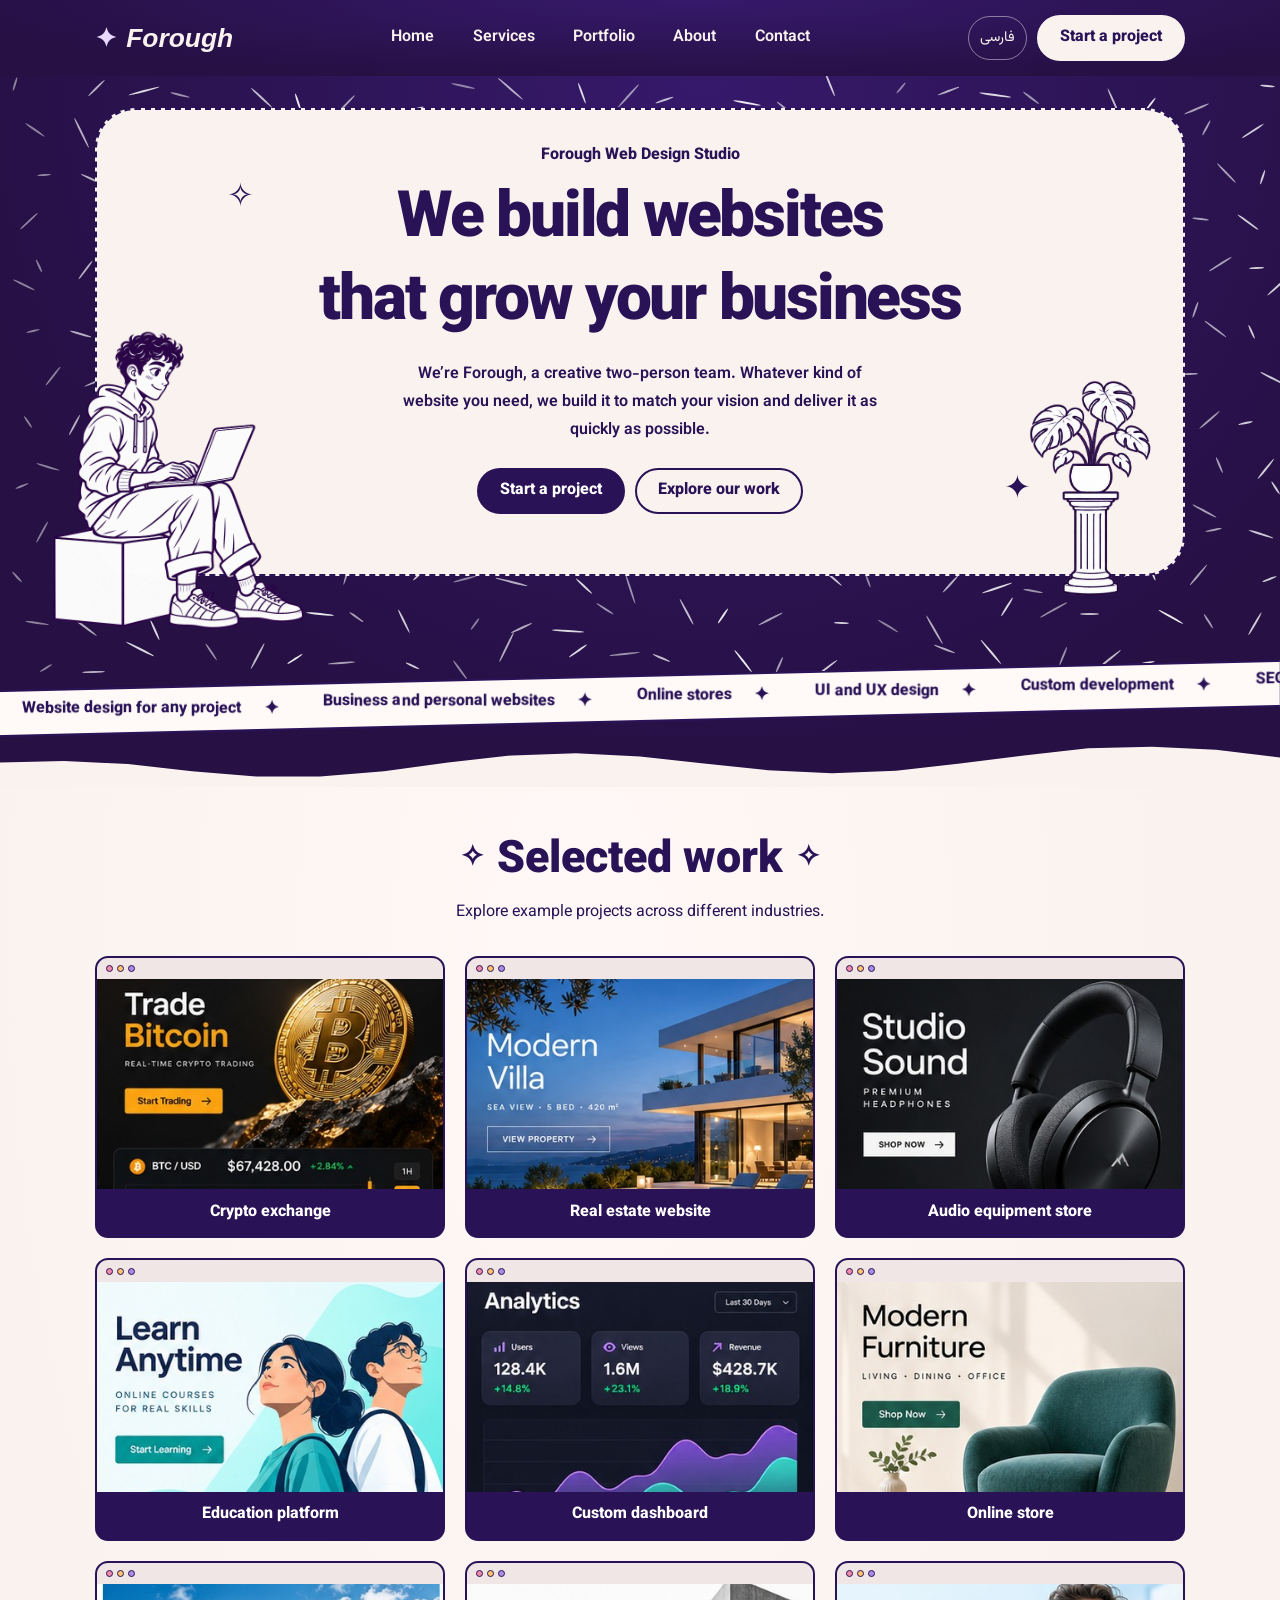
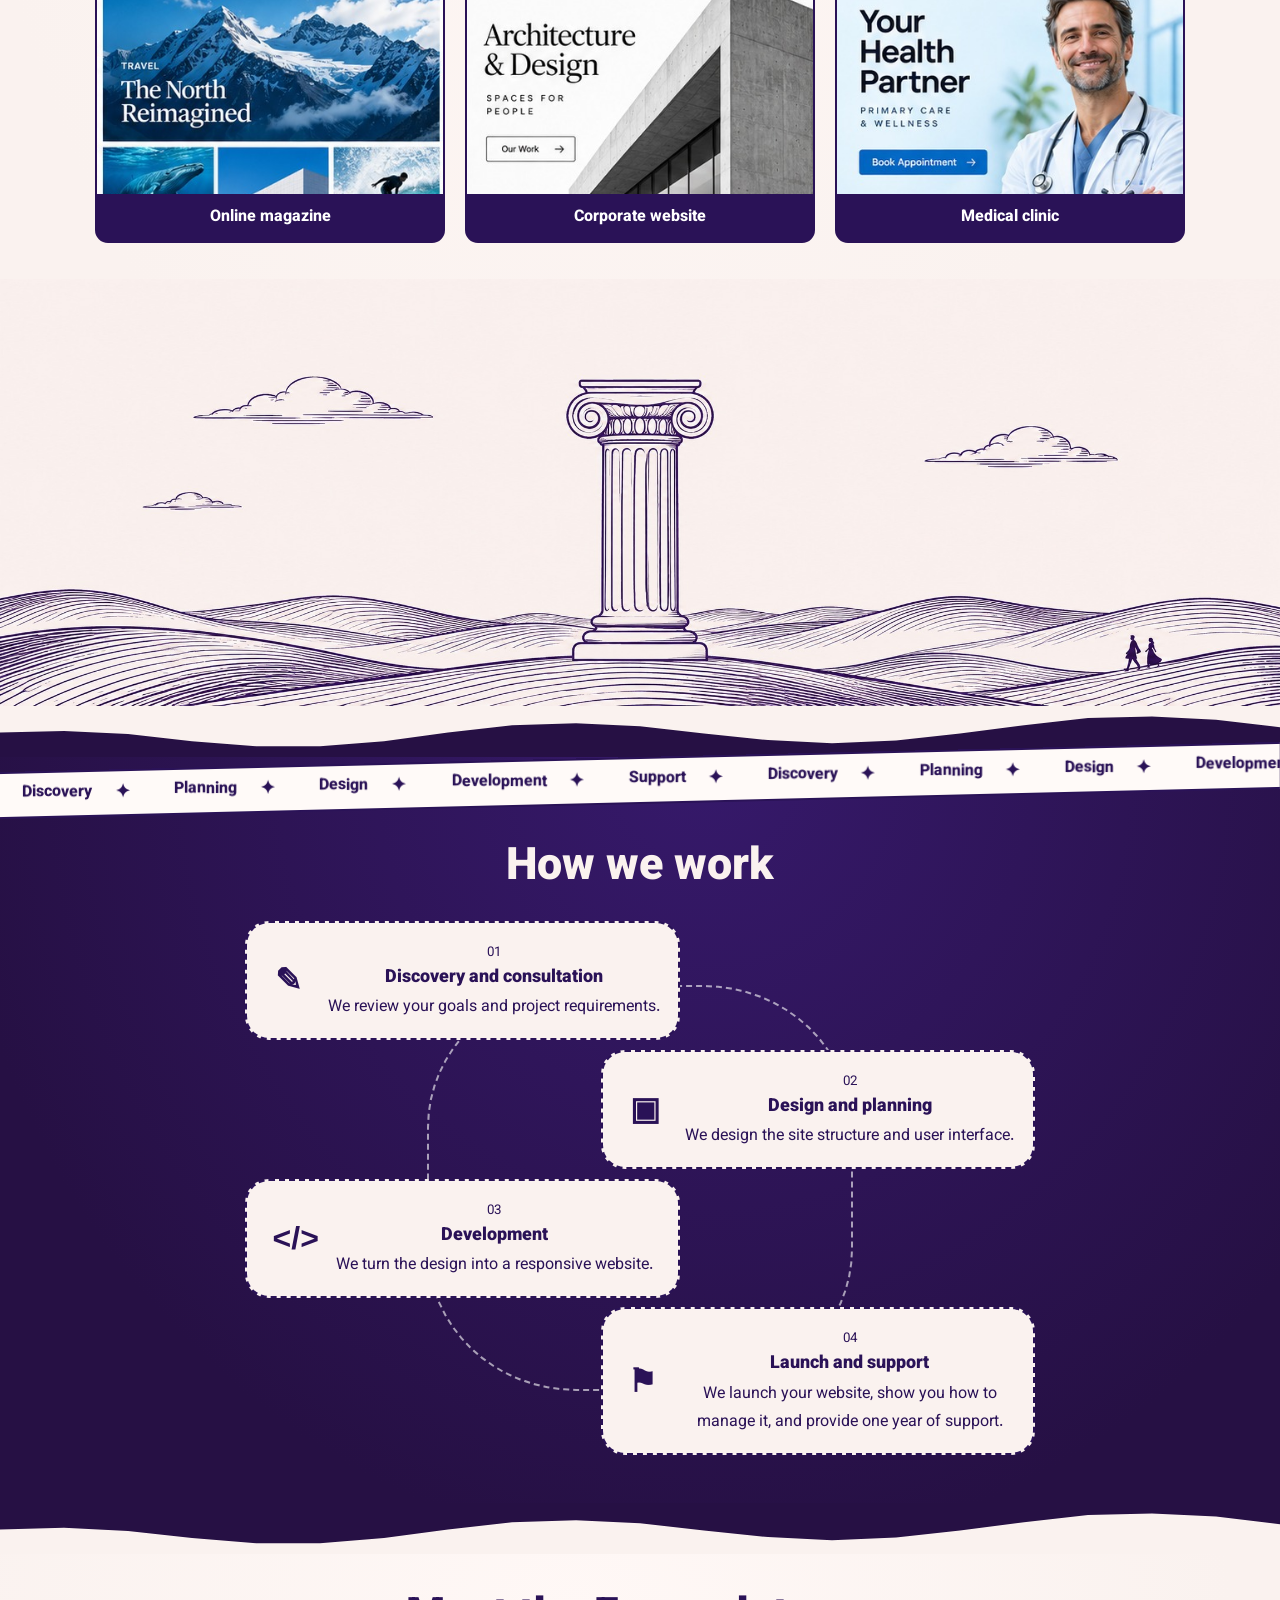
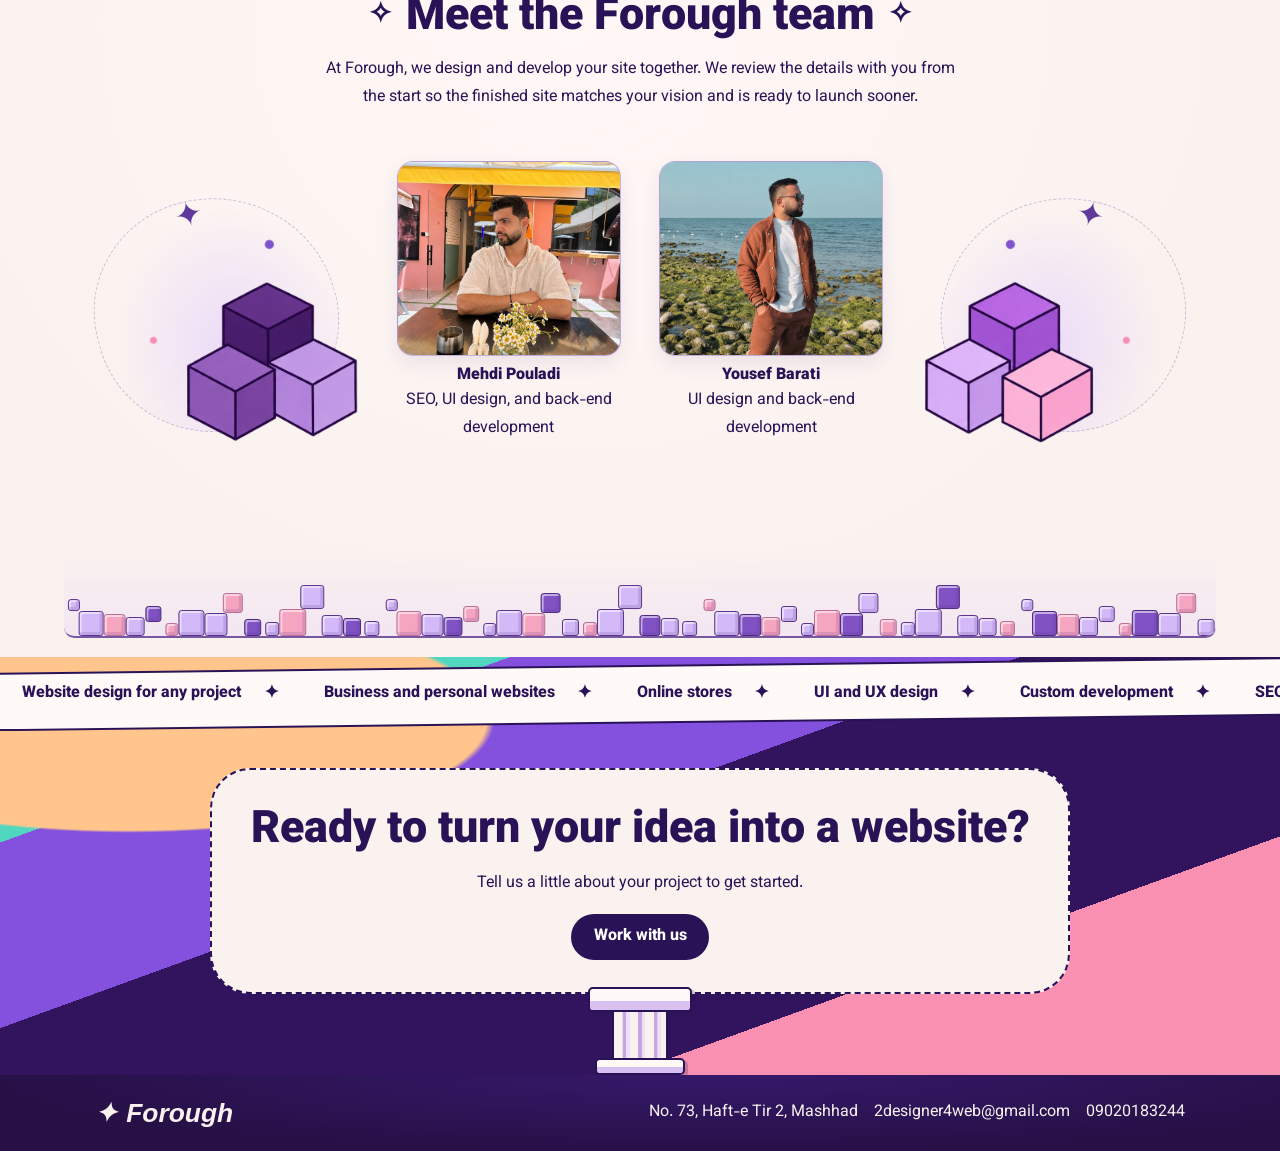
==== commit a98f81e6: "Add wave dividers, contact column and draggable team blocks" ====
--- a/english.html
+++ b/english.html
@@ -8,6 +8,7 @@
   <link rel="stylesheet" href="style.css">
   <script src="content.js" defer></script>
   <script src="main.js" defer></script>
+  <script src="team-physics.js" defer></script>
 </head>
 <body>
   <header class="header" id="home">
@@ -32,6 +33,7 @@
       </div>
       <div id="services" class="ribbon" data-ribbon="services"></div>
     </section>
+    <div class="section-wave purple-to-paper" aria-hidden="true"></div>
     <section class="work" id="work">
       <div class="wrap">
         <h2 class="accent">Selected work</h2>
@@ -40,6 +42,7 @@
       </div>
       <img class="landscape" src="assets/art-11.jpg" alt="" loading="lazy">
     </section>
+    <div class="section-wave paper-to-purple" aria-hidden="true"></div>
     <section class="process" id="process">
       <div class="ribbon reverse" data-ribbon="steps"></div>
       <div class="wrap">
@@ -52,12 +55,14 @@
         </ol>
       </div>
     </section>
+    <div class="section-wave purple-to-paper" aria-hidden="true"></div>
     <section class="team" id="team">
       <div class="wrap">
         <h2 class="accent">Meet the Forough team</h2>
         <p class="section-copy" id="about">[About the team]</p>
         <div class="team-scene"><img class="cubes" src="assets/art-13.png" alt="" loading="lazy"><div id="people" class="people"></div><img class="cubes" src="assets/art-12.png" alt="" loading="lazy"></div>
       </div>
+      <div class="team-squares" aria-hidden="true"></div>
     </section>
     <section class="contact" id="contact">
       <div class="ribbon" data-ribbon="services"></div>
@@ -66,6 +71,7 @@
         <p>Tell us a little about your project to get started.</p>
         <button class="button" id="start" type="button">Work with us</button>
       </div>
+      <div class="contact-column" aria-hidden="true"><span></span></div>
     </section>
   </main>
   <footer>
--- a/style.css
+++ b/style.css
@@ -5,6 +5,17 @@
 html{scroll-behavior:smooth}
 body{margin:0;background:var(--paper);color:var(--ink);font:400 1rem/1.75 Vazirmatn,Tahoma,sans-serif}
 main{overflow:hidden}
+.section-wave{position:relative;height:clamp(23px,4vw,68px);background:var(--wave-to)}
+.purple-to-paper{--wave-from:var(--deep);--wave-to:var(--paper)}
+.paper-to-purple{--wave-from:var(--paper);--wave-to:var(--deep)}
+.section-wave::before{
+  content:"";
+  position:absolute;
+  inset:0;
+  background:var(--wave-from);
+  clip-path:polygon(0 0,100% 0,100% 42%,95% 27%,90% 21%,85% 24%,80% 38%,75% 54%,70% 68%,65% 73%,60% 67%,55% 54%,50% 40%,45% 34%,40% 38%,35% 52%,30% 69%,25% 79%,20% 79%,15% 69%,10% 55%,5% 49%,0 52%);
+  clip-path:shape(from 0 0, line to 100% 0, line to 100% 42%, curve to 84% 25% with 95% 21% / 89% 17%, curve to 65% 73% with 78% 35% / 72% 75%, curve to 45% 34% with 59% 71% / 51% 34%, curve to 23% 80% with 37% 32% / 31% 80%, curve to 0 52% with 15% 80% / 8% 39%, close);
+}
 img{display:block;max-width:100%}
 a{color:inherit;text-decoration:none}
 button,input,textarea{font:inherit}
@@ -37,7 +48,7 @@
 .hero-paper{position:relative;text-align:center;padding:2rem clamp(8rem,16vw,13rem) 3.75rem;animation:arrive .65s ease-out both}
 .eyebrow{font-weight:800;margin-bottom:.55rem}
 .hero-strokes{position:absolute;inset:0 0 3.55rem;overflow:hidden;pointer-events:none}
-.hero-strokes span,.team-squares span{
+.hero-strokes span{
   position:absolute;
   left:var(--x);
   top:var(--y);
@@ -101,19 +112,34 @@
 .steps span{font:800 2rem Arial,sans-serif;min-width:3rem}
 .steps h3{font-size:1.12rem}.steps p{margin-top:.25rem}
 .team{padding:2.2rem 0 1.2rem}
-.team-squares{position:relative;height:clamp(5.25rem,9vw,8rem);margin:.5rem auto 0;overflow:hidden}
+.team-squares{
+  position:relative;
+  width:min(100% - 2rem,72rem);
+  height:clamp(8rem,14vw,12rem);
+  margin:.5rem auto 0;
+  overflow:hidden;
+  border-bottom:2px solid #7858a3;
+  border-radius:0 0 .65rem .65rem;
+  background:linear-gradient(transparent 52%,#e9d9f575);
+}
 .team-squares span{
+  position:absolute;
+  left:0;
+  top:0;
   width:var(--size);
   aspect-ratio:1;
   border:1px solid #5b348d;
-  border-radius:2px;
+  border-radius:3px;
   background:#d3b9f7;
-  opacity:.72;
-  pointer-events:none;
+  box-shadow:inset -3px -3px #4f2b8029,inset 2px 2px #fff8;
+  cursor:grab;
+  touch-action:none;
+  user-select:none;
 }
 .team-squares span:nth-child(3n){background:#f6a5c0;border-color:#b76f94}
 .team-squares span:nth-child(5n){background:#8052c3;border-color:#4f2b80}
-.team-squares span:nth-child(7n){background:transparent}
+.team-squares[data-grabbing],.team-squares[data-grabbing] span{cursor:grabbing}
+.team-squares span[data-held]{z-index:1}
 .team-scene,.people{display:flex;align-items:end;justify-content:center;gap:clamp(.7rem,3vw,2.6rem)}
 .people{flex-wrap:wrap;align-items:start;min-width:0}
 .cubes{width:16%;translate:var(--cube-x,0px) var(--cube-y,0px);transition:translate .22s ease-out}
@@ -122,7 +148,7 @@
 .person-card img{object-position:center 35%;border:1px solid #2a12572b;box-shadow:0 8px 20px #2a125714}
 .portrait svg{width:62%;height:62%;fill:#795aa5}
 .person-card h3{margin-top:.65rem;font-size:1rem}
-.contact{background:radial-gradient(ellipse at 10% 15%,#ffc58c 0 22%,transparent 22.5%),linear-gradient(160deg,#51d6bf 0 21%,#8351de 21% 42%,#32135d 42% 73%,#fa91b2 73%);padding-bottom:3rem;text-align:center}
+.contact{background:radial-gradient(ellipse at 10% 15%,#ffc58c 0 22%,transparent 22.5%),linear-gradient(160deg,#51d6bf 0 21%,#8351de 21% 42%,#32135d 42% 73%,#fa91b2 73%);text-align:center}
 .contact .ribbon{
   --ribbon-rise:clamp(7px,1.2vw,24px);
   padding-block:var(--ribbon-rise);
@@ -144,6 +170,34 @@
 .contact .belt-group span{transform:none}
 .contact-paper{max-width:860px;padding:2rem 1.4rem;margin-top:2.3rem}
 .contact-paper p{margin:.6rem 0 1rem}
+.contact-column{
+  position:relative;
+  display:grid;
+  justify-items:center;
+  width:clamp(3.8rem,10vw,6.5rem);
+  height:clamp(3.5rem,7vw,5.5rem);
+  margin:-.45rem auto 0;
+  color:var(--ink);
+  filter:drop-shadow(3px 2px 0 #27134639);
+}
+.contact-column::before,.contact-column::after{
+  content:"";
+  position:absolute;
+  inset-inline:0;
+  height:24%;
+  border:2px solid currentColor;
+  border-radius:.3rem;
+  background:linear-gradient(#fffaf8 55%,#d8c1f0 56%);
+  z-index:1;
+}
+.contact-column::before{top:0}
+.contact-column::after{bottom:0;inset-inline:7%;height:15%}
+.contact-column span{
+  width:53%;
+  height:100%;
+  border-inline:2px solid currentColor;
+  background:repeating-linear-gradient(90deg,#faf2ef 0 16%,#c5a6e1 17% 23%,#eee0f8 24% 30%);
+}
 footer{padding:1.5rem 0}
 .footer,.footer #details{display:flex;align-items:center;justify-content:space-between;gap:1rem;flex-wrap:wrap}
 dialog{width:min(34rem,calc(100% - 2rem));max-height:90vh;border:2px solid var(--ink);border-radius:1.5rem;padding:2.5rem 1.4rem 1.4rem;background:var(--paper);color:var(--ink)}
@@ -165,7 +219,6 @@
   .hero-strokes{bottom:3.1rem}
   .hero-strokes span:nth-child(even){display:none}
   .hero-strokes span:nth-child(24n){display:block}
-  .team-squares span:nth-child(even){display:none}
   .hero-paper{padding:1.8rem .75rem clamp(5rem,14vw,7rem)}
   .hero-art{max-width:100px}.person{bottom:-5%;left:0}.plant{right:4%}
   .spark{display:none}
